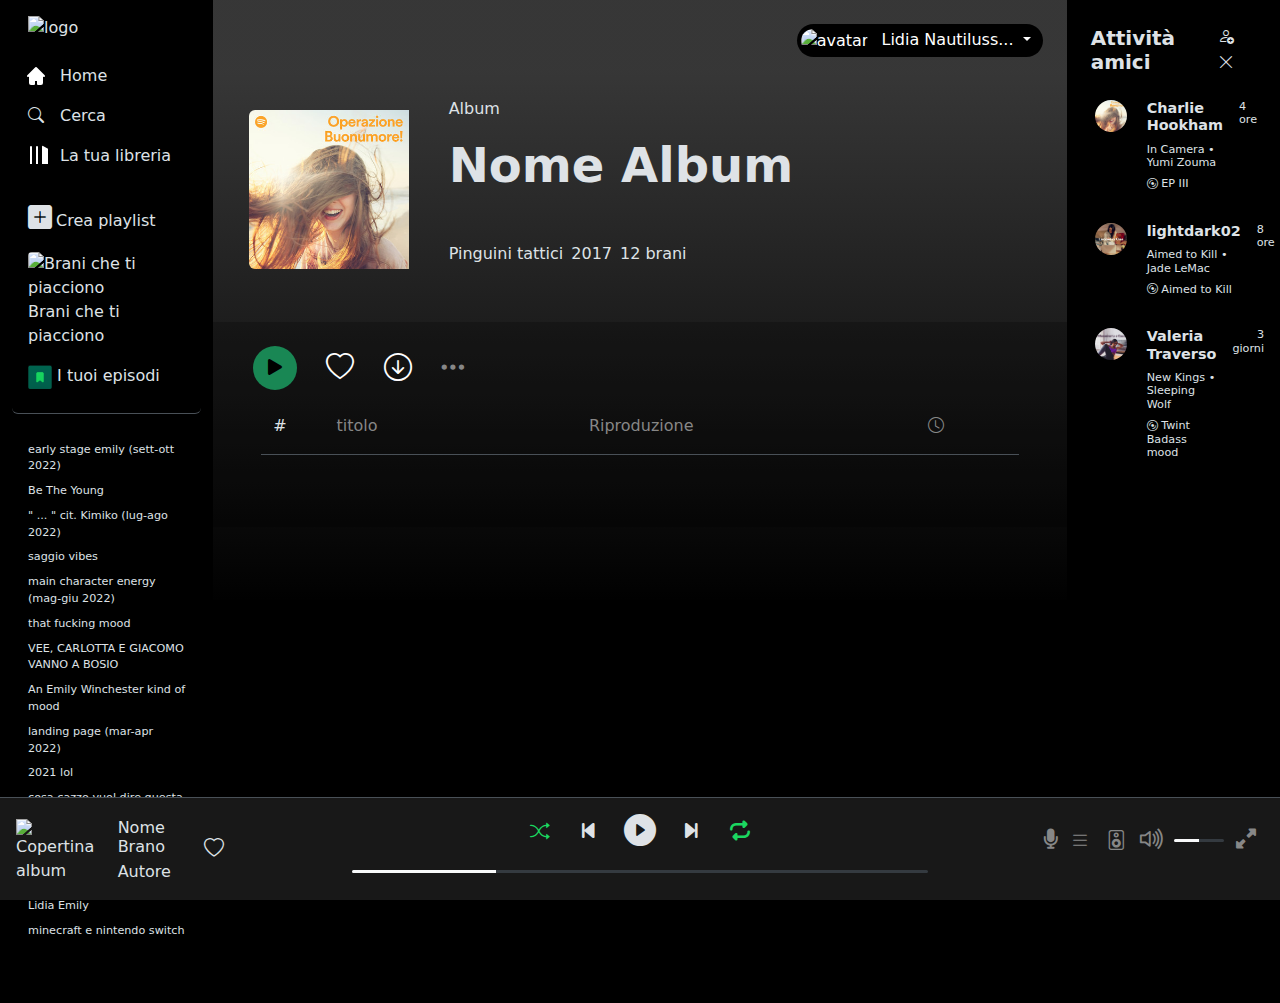
==== AlbumPage.html @ abce9507 "Merge branch 'main' of https://github.com/DavidechiarelliUx/spotify-clone" ====
<!DOCTYPE html>
<html lang="en">
  <head>
    <meta charset="utf-8" />
    <meta name="viewport" content="width=device-width, initial-scale=1" />
    <title>Album-Page</title>
    <link
      href="https://cdn.jsdelivr.net/npm/bootstrap@5.3.3/dist/css/bootstrap.min.css"
      rel="stylesheet"
      integrity="sha384-QWTKZyjpPEjISv5WaRU9OFeRpok6YctnYmDr5pNlyT2bRjXh0JMhjY6hW+ALEwIH"
      crossorigin="anonymous"
    />
    <link rel="stylesheet" href="https://cdn.jsdelivr.net/npm/bootstrap-icons@1.11.3/font/bootstrap-icons.min.css" />
    <link href="https://cdnjs.cloudflare.com/ajax/libs/font-awesome/6.5.1/css/all.min.css" rel="stylesheet" />
    <link rel="stylesheet" href="assets/css/circular-font.css" />
    <link rel="stylesheet" href="assets/css/style-album.css" />
  </head>
  <body data-bs-theme="dark" class="bg-black">
    <main>
      <div class="container-fluid">
        <div class="row">
          <!--Aside Navbar-->
          <aside id="aside" class="col-lg-2 rounded-0 bg-black" style="height: 100vh">
            <div class="sticky-top">
              <div class="sticky-top bg-black mb-4">
                <img
                  height="50"
                  src="https://upload.wikimedia.org/wikipedia/commons/thumb/2/26/Spotify_logo_with_text.svg/2560px-Spotify_logo_with_text.svg.png"
                  alt="logo"
                  class="mt-3 ms-3 w-50 h-50"
                />
                <ul class="list-group my-3">
                  <a href="./index.html">
                    <li
                      class="list-group-item border border-0 rounded-0 bg-black ps-2 ms-1 d-flex align-content-center"
                    >
                      <svg
                        class="dark:text-white me-2"
                        xmlns="http://www.w3.org/2000/svg"
                        width="24"
                        height="24"
                        fill="white"
                      >
                        <path
                          fill-rule="evenodd"
                          d="M11.293 3.293a1 1 0 0 1 1.414 0l6 6 2 2a1 1 0 0 1-1.414 1.414L19 12.414V19a2 2 0 0 1-2 2h-3a1 1 0 0 1-1-1v-3h-2v3a1 1 0 0 1-1 1H7a2 2 0 0 1-2-2v-6.586l-.293.293a1 1 0 0 1-1.414-1.414l2-2 6-6Z"
                          clip-rule="evenodd"
                        />
                      </svg>
                      <span class="ms-1">Home</span>
                    </li></a
                  >
                  <a href="#"
                    ><li
                      class="list-group-item border border-0 rounded-0 bg-black d-flex align-content-center"
                      data-bs-toggle="modal"
                      data-bs-target="#searchModal"
                    >
                      <i class="bi bi-search me-3"></i>Cerca
                    </li></a
                  >
                  <a href=""
                    ><li class="list-group-item border border-0 rounded-0 bg-black d-flex align-content-center">
                      <svg
                        data-encore-id="icon"
                        role="img"
                        aria-hidden="true"
                        class="Svg-sc-ytk21e-0 bneLcE e-9541-icon me-2"
                        width="20"
                        height="20"
                        fill="white"
                      >
                        <path
                          d="M3 22a1 1 0 0 1-1-1V3a1 1 0 0 1 2 0v18a1 1 0 0 1-1 1zM15.5 2.134A1 1 0 0 0 14 3v18a1 1 0 0 0 1 1h6a1 1 0 0 0 1-1V6.464a1 1 0 0 0-.5-.866l-6-3.464zM9 2a1 1 0 0 0-1 1v18a1 1 0 1 0 2 0V3a1 1 0 0 0-1-1z"
                        ></path>
                      </svg>
                      <span class="ms-1"> La tua libreria</span>
                    </li></a
                  >
                </ul>

                <ul class="list-group border-bottom pb-3">
                  <li class="list-group-item border border-0 rounded-0 bg-black">
                    <i class="bi bi-plus-square-fill me-1 fs-4"></i>Crea playlist
                  </li>
                  <li class="list-group-item border border-0 bg-black">
                    <img
                      class="rounded-1"
                      height="24"
                      width="24"
                      src="https://misc.scdn.co/liked-songs/liked-songs-300.jpg"
                      alt="Brani che ti piacciono"
                    />
                    Brani che ti piacciono
                  </li>
                  <li class="list-group-item border border-0 rounded-0 bg-black">
                    <span
                      ><img
                        height="24"
                        width="24"
                        src="./assets/imgs/search/Schermata 2025-01-30 alle 10.28.08 (2).png"
                        alt=""
                    /></span>
                    I tuoi episodi
                  </li>
                </ul>
              </div>
              <!--Contenuto sotto la navbar-->
              <div class="fixed" style="max-height: 500px; overflow-y: auto">
                <ul id="personalList" class="list-group">
                  <li class="list-group-item border border-0 rounded-0 bg-black py-1" style="font-size: 0.7rem">
                    early stage emily (sett-ott 2022)
                  </li>
                  <li class="list-group-item border border-0 rounded-0 bg-black py-1" style="font-size: 0.7rem">
                    Be The Young
                  </li>
                  <li class="list-group-item border border-0 rounded-0 bg-black py-1" style="font-size: 0.7rem">
                    " ... " cit. Kimiko (lug-ago 2022)
                  </li>
                  <li class="list-group-item border border-0 rounded-0 bg-black py-1" style="font-size: 0.7rem">
                    saggio vibes
                  </li>
                  <li class="list-group-item border border-0 rounded-0 bg-black py-1" style="font-size: 0.7rem">
                    main character energy (mag-giu 2022)
                  </li>
                  <li class="list-group-item border border-0 rounded-0 bg-black py-1" style="font-size: 0.7rem">
                    that fucking mood
                  </li>
                  <li class="list-group-item border border-0 rounded-0 bg-black py-1" style="font-size: 0.7rem">
                    VEE, CARLOTTA E GIACOMO VANNO A BOSIO
                  </li>
                  <li class="list-group-item border border-0 rounded-0 bg-black py-1" style="font-size: 0.7rem">
                    An Emily Winchester kind of mood
                  </li>
                  <li class="list-group-item border border-0 rounded-0 bg-black py-1" style="font-size: 0.7rem">
                    landing page (mar-apr 2022)
                  </li>
                  <li class="list-group-item border border-0 rounded-0 bg-black py-1" style="font-size: 0.7rem">
                    2021 lol
                  </li>
                  <li class="list-group-item border border-0 rounded-0 bg-black py-1" style="font-size: 0.7rem">
                    cosa cazzo vuol dire questa affermazione (gen-fe ...
                  </li>
                  <li class="list-group-item border border-0 rounded-0 bg-black py-1" style="font-size: 0.7rem">
                    honey and glass (nov-dic 2021)
                  </li>
                  <li class="list-group-item border border-0 rounded-0 bg-black py-1" style="font-size: 0.7rem">
                    (Revenge) Training Arc
                  </li>
                  <li class="list-group-item border border-0 rounded-0 bg-black py-1" style="font-size: 0.7rem">
                    Lidia Emily
                  </li>
                  <li class="list-group-item border border-0 rounded-0 bg-black py-1" style="font-size: 0.7rem">
                    minecraft e nintendo switch (sep-oct 2021)
                  </li>
                  <li class="list-group-item border border-0 rounded-0 bg-black py-1" style="font-size: 0.7rem">
                    silvano d'orba? I hardly know her (lug - ago 2021)
                  </li>
                  <li class="list-group-item border border-0 rounded-0 bg-black py-1" style="font-size: 0.7rem">
                    Culo 2021
                  </li>
                  <li class="list-group-item border border-0 rounded-0 bg-black py-1" style="font-size: 0.7rem">
                    Frah Quintale Mix
                  </li>
                  <li class="list-group-item border border-0 rounded-0 bg-black py-1" style="font-size: 0.7rem">
                    Francesco Guccini Mix
                  </li>
                  <li class="list-group-item border border-0 rounded-0 bg-black py-1" style="font-size: 0.7rem">
                    early stage emily syndrome (sett-ott 2022)
                  </li>
                  <li class="list-group-item border border-0 rounded-0 bg-black py-1" style="font-size: 0.7rem">
                    Be The Young
                  </li>
                  <li class="list-group-item border border-0 rounded-0 bg-black py-1" style="font-size: 0.7rem">
                    " ... " cit. Kimiko (lug-ago 2022)
                  </li>
                  <li class="list-group-item border border-0 rounded-0 bg-black py-1" style="font-size: 0.7rem">
                    saggio vibes
                  </li>
                  <li class="list-group-item border border-0 rounded-0 bg-black py-1" style="font-size: 0.7rem">
                    main character energy (mag-giu 2022)
                  </li>
                  <li class="list-group-item border border-0 rounded-0 bg-black py-1" style="font-size: 0.7rem">
                    that fucking mood
                  </li>
                </ul>
              </div>
            </div>
          </aside>
          <!-- contenuto principale-->
          <div
            class="col px-0"
            style="
              max-height: 600px;
              overflow-y: auto;
              background: linear-gradient(0deg, rgba(1, 1, 1, 1) 0%, rgba(63, 63, 63, 0.867) 88%);
            "
            id="albumCover"
          >
            <div id="barra-superiore-md" class="container my-3">
              <i class="bi bi-arrow-left fs-1"></i>
            </div>
            <div id="barra-superiore-lg" class="container px-4">
              <div class="d-flex justify-content-end my-4">
                <!--<div class="align-content-center">
                <a href="#" style="text-decoration: none">
                  <button class="border border-0 bg-black rounded-5">
                    <i class="bi bi-chevron-left bg-black"></i>
                  </button>
                </a>
                <a href="#" style="text-decoration: none">
                  <button class="border border-0 bg-black rounded-5">
                    <i class="bi bi-chevron-right"></i>
                  </button>
                </a>
              </div>-->
                <div class="dropdown">
                  <button
                    class="btn btn-secondary bg-black border-0 ps-1 py-1 dropdown-toggle rounded-pill"
                    type="button"
                    data-bs-toggle="dropdown"
                    aria-expanded="false"
                  >
                    <img
                      src="https://image.civitai.com/xG1nkqKTMzGDvpLrqFT7WA/02b4d76c-e4da-4cbc-872c-1bf9ac49bafd/anim=false,width=450/ComfyUI_00289_.jpeg"
                      style="height: 40px"
                      class="rounded-5 me-2"
                      alt="avatar"
                    />
                    Lidia Nautiluss...
                  </button>
                  <ul class="dropdown-menu dropdown-menu-end">
                    <li><a class="dropdown-item" href="#">Profilo</a></li>
                    <li><a class="dropdown-item" href="#">Preferenze</a></li>
                    <li><a class="dropdown-item" id="openAside" href="#">Attività Amici</a></li>
                    <li><a class="dropdown-item" href="#">Esci</a></li>
                  </ul>
                </div>
              </div>
            </div>
            <!--Card album-->
            <div id="card-album-md" class="container">
              <div class="text-center">
                <img
                  src="./assets/imgs/main/image-10.jpg"
                  class="img-fluid"
                  style="object-fit: cover; width: 200px; border-radius: 50%;"
                  alt="img-album"
                  id="imageCoverAlbum2"
                />
              </div>
              <div class="d-flex flex-row my-3">
                <div class="mt-3">
                  <h1 class="card-title fw-semibold" id="nameAlbum2">name</h1>
                  <div class="d-flex flex-inline align-items-center">
                    <div style="width: 2rem">
                      <img
                        src="assets/imgs/main/image-14.jpg"
                        class="img-fluid rounded-circle"
                        style="object-fit: cover"
                        alt="foto"
                        id="imageCoverAlbum2"
                      />
                    </div>
                    <p class="mt-3 ms-3" id="nameArtist2">Nome artista</p>
                  </div>
                  <div class="d-flex flex-inline text-secondary">
                    <p>Album •</p>
                    <p class="ms-2">2017</p>
                  </div>
                </div>
              </div>
            </div>
            <div id="card-album-lg" class="container">
              <div class="card mt-2 mb-4 border-0" style="background: none">
                <div class="row g-0">
                  <div class="col-3 p-4 align-content-center">
                    <img
                      src="./assets/imgs/main/image-10.jpg"
                      class="img-fluid rounded-start"
                      style="object-fit: cover; width: 550px"
                      alt="img-album"
                      id="imageCoverAlbum"
                    />
                  </div>
                  <div class="col-9 align-content-center">
                    <div class="card-body">
                      <p>Album</p>
                      <h1 class="card-title display-5 fw-bold" id="nameAlbum">Nome Album</h1>
                      <div class="d-flex flex-inline mt-5">
                        <p class="me-2" id="nameArtist">Pinguini tattici</p>
                        <p class="me-2" id="rankAlbum">2017</p>
                        <p class="me-2">12 brani</p>
                        <!-- <p class="me-2">minuti</p> -->
                      </div>
                    </div>
                  </div>
                </div>
              </div>
            </div>
            <!--Container Brani-->
            <div id="container-brani-md" class="container">
              <div class="d-flex align-items-center justify-content-between">
                <div class="d-flex align-items-center">
                  <button class="border-0 rounded-circle fs-2 pe-2 ps-0 bg-transparent">
                    <i class="bi bi-heart"></i>
                  </button>
                  <button
                    type="button"
                    class="text-secondary border-0 rounded-circle fs-3 px-2 bg-transparent px-2 mx-2"
                  >
                    <i class="bi bi-arrow-down-circle"></i>
                  </button>
                  <button type="button" class="border-0 bg-transparent text-light">
                    <i class="bi bi-three-dots-vertical fs-2 text-secondary"></i>
                  </button>
                </div>
                <div class="d-flex align-items-center">
                  <i class="bi bi-shuffle mx-3 fs-2 text-secondary"></i>
                  <button class="btn btn-0 pe-0">
                    <i class="bi-play-circle-fill display-4" style="color: #1bd760"></i>
                  </button>
                </div>
              </div>

              <div class="mt-4 row" id="track-list">
                <!-- <div class="col-1">
                    <p>1</p>
                </div>
                <div class="col-1">
                  <h5>titolo</h5>
                  <p class="text-secondary">Artista</p>
                </div> 
                <div class="col-3 offset-4">
                    <p class="text-secondary">48384</p>
                </div>
                 <div class="col-3 d-flex justify-content-end">
                    <p class="text-secondary">minuti</p>
                </div> -->
              </div>
            </div>
            <div id="container-brani-lg" class="container p-4" style="background-color: rgba(0, 0, 0, 0.226)">
              <div class="ms-3">
                <button class="border-0 rounded-circle text-black bg-success fs-3 px-2">
                  <i class="bi bi-play-fill"></i>
                </button>
                <button class="border-0 rounded-circle fs-3 px-2 bg-transparent ps-2 ms-3">
                  <i class="bi bi-heart"></i>
                </button>
                <button type="button" class="border-0 rounded-circle fs-3 px-2 bg-transparent px-2 mx-2">
                  <i class="bi bi-arrow-down-circle"></i>
                </button>
                <button type="button" class="border-0 bg-transparent text-light">
                  <i class="bi bi-three-dots fs-3 text-secondary"></i>
                </button>
              </div>
              <div class="m-4 row border-bottom">
                <div class="col-1 d-flex flex-inline">
                  <p>#</p>
                </div>

                <div class="col-1">
                  <p class="text-secondary">titolo</p>
                </div>
                <div class="col-3 offset-3">
                  <p class="text-secondary">Riproduzione</p>
                </div>
                <div class="col-3 d-flex justify-content-end">
                  <p class="text-secondary"><i class="bi bi-clock"></i></p>
                </div>
              </div>
              <div class="m-4 row" id="trackList">
                <!-- <div class="col-1">
                    <p>1</p>
                </div>
                <div class="col-1">
                  <h5>titolo</h5>
                  <p class="text-secondary">Artista</p>
                </div> 
                <div class="col-3 offset-4">
                    <p class="text-secondary">48384</p>
                </div>
                 <div class="col-3 d-flex justify-content-end">
                    <p class="text-secondary">minuti</p>
                </div> -->
              </div>
            </div>
          </div>
          <!--Attività Amici-->
          <aside id="aside2" class="col-lg-2 bg-black mt-4 px-4">
            <div class="d-flex justify-content-between align-content-center mb-4">
              <div class="align-content-center"><h5 class="fw-bold mb-0">Attività amici</h5></div>
              <div>
                <button class="btn btn-0 p-0 px-1"><i class="bi bi-person-add"></i></button>
                <button id="close-btn" class="btn btn-0 p-0 ps-1 pe-0"><i class="bi bi-x-lg"></i></button>
              </div>
            </div>
            <div>
              <div class="d-flex flex-row mb-4">
                <div class="mx-1">
                  <div style="width: 2rem">
                    <img
                      src="assets/imgs/main/image-10.jpg"
                      class="img-fluid rounded-circle"
                      style="object-fit: cover"
                      alt="foto"
                    />
                  </div>
                </div>
                <div class="mx-3">
                  <h6 style="font-size: 0.9rem" class="fw-bold mb-2">Charlie Hookham</h6>
                  <h6 style="font-size: 0.7rem" class="mb-2">In Camera • Yumi Zouma</h6>
                  <h6 style="font-size: 0.7rem" class="mb-2"><i class="bi bi-disc"></i> EP III</h6>
                </div>
                <div class="mx-1 ms-auto"><h6 style="font-size: 0.7rem">4 ore</h6></div>
              </div>
              <div class="d-flex flex-row mb-4">
                <div class="mx-1">
                  <div style="width: 2rem">
                    <img
                      src="assets/imgs/main/image-16.jpg"
                      class="img-fluid rounded-circle"
                      style="object-fit: cover"
                      alt="foto"
                    />
                  </div>
                </div>
                <div class="mx-3">
                  <h6 style="font-size: 0.9rem" class="fw-bold mb-2">lightdark02</h6>
                  <h6 style="font-size: 0.7rem" class="mb-2">Aimed to Kill • Jade LeMac</h6>
                  <h6 style="font-size: 0.7rem" class="mb-2"><i class="bi bi-disc"></i> Aimed to Kill</h6>
                </div>
                <div class="mx-1 ms-auto"><h6 style="font-size: 0.7rem">8 ore</h6></div>
              </div>
              <div class="d-flex flex-row mb-4">
                <div class="mx-1">
                  <div style="width: 2rem">
                    <img
                      src="assets/imgs/main/image-14.jpg"
                      class="img-fluid rounded-circle"
                      style="object-fit: cover"
                      alt="foto"
                    />
                  </div>
                </div>
                <div class="mx-3">
                  <h6 style="font-size: 0.9rem" class="fw-bold mb-2">Valeria Traverso</h6>
                  <h6 style="font-size: 0.7rem" class="mb-2">New Kings • Sleeping Wolf</h6>
                  <h6 style="font-size: 0.7rem" class="mb-2"><i class="bi bi-disc"></i> Twint Badass mood</h6>
                </div>
                <div class="mx-1 text-end ms-auto"><h6 style="font-size: 0.7rem">3 giorni</h6></div>
              </div>
            </div>
          </aside>
        </div>
      </div>
    </main>

    <!--Media Player-->
    <footer id="barra-play-md" class="sticky-bottom">
      <div>
        <div class="container bg-dark rounded-2 p-4 d-flex justify-content-between align-items-center">
          <h5 class="m-0">Titolo canzone</h5>
          <div class="d-flex align-items-center">
            <i class="mx-2 bi bi-music-player fs-1 text-secondary"></i>
            <i class="mx-2 bi bi-heart fs-1"></i>
            <i class="mx-1 bi-play-fill display-3"></i>
          </div>
        </div>
        <div class="py-3 d-flex justify-content-evenly px-5" style="background-color: rgba(0, 0, 0, 0.705)">
          <div class="d-flex flex-column align-items-center w-25">
            <svg
              viewBox="3 3 18 18"
              class="dark:text-white my-2"
              xmlns="http://www.w3.org/2000/svg"
              width="25"
              height="25"
              fill="white"
            >
              <path
                fill-rule="evenodd"
                d="M11.293 3.293a1 1 0 0 1 1.414 0l6 6 2 2a1 1 0 0 1-1.414 1.414L19 12.414V19a2 2 0 0 1-2 2h-3a1 1 0 0 1-1-1v-3h-2v3a1 1 0 0 1-1 1H7a2 2 0 0 1-2-2v-6.586l-.293.293a1 1 0 0 1-1.414-1.414l2-2 6-6Z"
                clip-rule="evenodd"
              />
            </svg>
            <p style="font-size: 0.8rem" class="m-0">Home</p>
          </div>
          <div class="d-flex flex-column align-items-center w-25" data-bs-toggle="modal" data-bs-target="#searchModal">
            <i class="bi bi-search fs-2"></i>
            <p style="font-size: 0.8rem" class="m-0">Cerca</p>
          </div>
          <div class="d-flex flex-column align-items-center w-25">
            <svg
              viewBox="2 2 20 20"
              data-encore-id="icon"
              role="img"
              aria-hidden="true"
              class="Svg-sc-ytk21e-0 bneLcE e-9541-icon my-2"
              width="24"
              height="24"
              fill="white"
            >
              <path
                d="M3 22a1 1 0 0 1-1-1V3a1 1 0 0 1 2 0v18a1 1 0 0 1-1 1zM15.5 2.134A1 1 0 0 0 14 3v18a1 1 0 0 0 1 1h6a1 1 0 0 0 1-1V6.464a1 1 0 0 0-.5-.866l-6-3.464zM9 2a1 1 0 0 0-1 1v18a1 1 0 1 0 2 0V3a1 1 0 0 0-1-1z"
              ></path>
            </svg>
            <p style="font-size: 0.8rem" class="m-0">La tua libreria</p>
          </div>
        </div>
      </div>
    </footer>
    <footer id="barra-play-lg" class="sticky-bottom">
      <div
        class="d-flex justify-content-between align-items-center border-top pb-3 px-3"
        style="background-color: #181818"
      >
        <!-- Album -->
        <div class="col-2 d-flex align-items-center pt-3">
          <img
            src="https://image.civitai.com/xG1nkqKTMzGDvpLrqFT7WA/02b4d76c-e4da-4cbc-872c-1bf9ac49bafd/anim=false,width=450/ComfyUI_00289_.jpeg"
            alt="Copertina album"
            height="60"
          />
          <div class="ms-2">
            <h5 class="my-1 fs-6">Nome Brano</h5>
            <p class="my-1 mb-0 fs-7">Autore</p>
          </div>
          <i class="bi bi-heart ms-4 fs-5"></i>
        </div>

        <!-- Comandi riproduzione -->
        <div class="col-6 px-4">
          <div class="d-flex align-items-center justify-content-center">
            <i class="bi bi-shuffle mx-3 fs-5" style="color: #1bd760"></i>
            <i class="fa-solid fa-backward-step mx-3 fs-5"></i>
            <button class="btn btn-0" id="pauseButton">
              <i class="bi-play-circle-fill fs-2" id="playIcon"></i>
              <i class="bi-pause-circle-fill fs-2" id="pauseIcon" style="display: none;"></i>
            </button>
            <i class="fa-solid fa-forward-step mx-3 fs-5" id="playIcon"></i>
            <i class="fa-solid fa-repeat mx-3 fs-5" style="color: #1bd760"></i>
          </div>
          <div class="progress my-2" style="height: 3px">
            <div
              class="progress-bar bg-light"
              role="progressbar"
              style="width: 25%"
              aria-valuenow="25"
              aria-valuemin="0"
              aria-valuemax="100"
            ></div>
          </div>
        </div>

        <!-- Comandi volume -->
        <div class="col-2 d-flex align-items-center justify-content-end text-white">
          <a href="#"><i class="fa-solid fa-microphone mx-1 fs-5 text-secondary"></i></a>
          <a href="#"><i class="bi bi-list mx-2 fs-5 text-secondary"></i></a>
          <a href="#"><i class="bi bi-speaker mx-2 fs-5 text-secondary"></i></a>
          <div class="d-flex align-items-center mx-1">
            <a href="#"><i class="bi bi-volume-up me-2 fs-3 text-secondary"></i></a>
            <div class="progress" style="width: 50px; height: 3px">
              <div
                class="progress-bar bg-light"
                role="progressbar"
                style="width: 50%"
                aria-valuenow="50"
                aria-valuemin="0"
                aria-valuemax="100"
              ></div>
            </div>
          </div>
          <a href="#"><i class="fa-solid fa-up-right-and-down-left-from-center mx-2 fs-5 text-secondary"></i></a>
        </div>
      </div>
    </footer>
    <!--Inizio modal-cerca-->
    <div id="searchModal" class="modal fade">
      <div class="modal-dialog">
        <div class="modal-content">
          <div id="bodyModale" class="modal-body bg-black border-0 rounded-2 p-4">
            <h3 class="fw-bold mt-3 mb-4">Cerca</h3>
            <div class="input-group">
              <span class="input-group-text border border-0" style="background-color: #121212">
                <i class="bi bi-search" id="buttonSearch"></i>
              </span>
              <input
                id="inputSearch"
                class="border border-0 rounded-end fw-bold py-2"
                style="width: 90%"
                type="search"
                placeholder="Cosa vuoi ascoltare?"
              />
            </div>
            <h5 class="text-center mt-4 mb-3">Sfoglia tutto</h5>
            <div id="cardContainerModale" class="row row-cols-2 g-3">
              <div class="col">
                <div
                  class="rounded-2 position-relative overflow-hidden"
                  style="background-color: #e13300; height: 100px"
                >
                  <p class="px-3 py-2 fw-bold">Podcast</p>
                  <img
                    class="position-absolute bottom-0 end-0 rounded-2"
                    style="width: 80px; transform: rotate(35deg)"
                    src="./assets/imgs/search/image-2.jpg"
                  />
                </div>
              </div>
              <div class="col">
                <div
                  class="rounded-2 position-relative overflow-hidden"
                  style="background-color: #1e3264; height: 100px"
                >
                  <p class="px-3 py-2 fw-bold">Create per te</p>
                  <img
                    class="position-absolute bottom-0 end-0 rounded-2"
                    style="width: 80px; transform: rotate(35deg)"
                    src="./assets/imgs/search/image-42.png"
                  />
                </div>
              </div>
              <div class="col">
                <div
                  class="rounded-2 position-relative overflow-hidden"
                  style="background-color: #e8135c; height: 100px"
                >
                  <p class="px-3 py-2 fw-bold">Nuove Uscite</p>
                  <img
                    class="position-absolute bottom-0 end-0 rounded-2"
                    style="width: 80px; transform: rotate(35deg)"
                    src="./assets/imgs/search/image-26.jpg"
                  />
                </div>
              </div>
              <div class="col">
                <div
                  class="rounded-2 position-relative overflow-hidden"
                  style="background-color: #138a09; height: 100px"
                >
                  <p class="px-3 py-2 fw-bold">Pop</p>
                  <img
                    class="position-absolute bottom-0 end-0 rounded-2"
                    style="width: 80px; transform: rotate(35deg)"
                    src="./assets/imgs/search/image-47.jpg"
                  />
                </div>
              </div>
              <div class="col">
                <div
                  class="rounded-2 position-relative overflow-hidden"
                  style="background-color: #bb5801; height: 100px"
                >
                  <p class="px-3 py-2 fw-bold">Hip Hop</p>
                  <img
                    class="position-absolute bottom-0 end-0 rounded-2"
                    style="width: 80px; transform: rotate(35deg)"
                    src="./assets/imgs/search/image-49.jpg"
                  />
                </div>
              </div>
              <div class="col">
                <div
                  class="rounded-2 position-relative overflow-hidden"
                  style="background-color: #d74100; height: 100px"
                >
                  <p class="px-3 py-2 fw-bold">Dance/Elettronica</p>
                  <img
                    class="position-absolute bottom-0 end-0 rounded-2"
                    style="width: 80px; transform: rotate(35deg)"
                    src="./assets/imgs/search/image-4.jpg"
                  />
                </div>
              </div>
              <div class="col">
                <div
                  class="rounded-2 position-relative overflow-hidden"
                  style="background-color: #e1108b; height: 100px"
                >
                  <p class="px-3 py-2 fw-bold">Latina</p>
                  <img
                    class="position-absolute bottom-0 end-0 rounded-2"
                    style="width: 80px; transform: rotate(35deg)"
                    src="./assets/imgs/search/image-5.jpg"
                  />
                </div>
              </div>
              <div class="col">
                <div
                  class="rounded-2 position-relative overflow-hidden"
                  style="background-color: #8c68ac; height: 100px"
                >
                  <p class="px-3 py-2 fw-bold">Classifiche</p>
                  <img
                    class="position-absolute bottom-0 end-0 rounded-2"
                    style="width: 80px; transform: rotate(35deg)"
                    src="./assets/imgs/search/image-14.jpg"
                  />
                </div>
              </div>
            </div>
          </div>
        </div>
      </div>
    </div>
    <!--Fine modal-cerca-->
    <script
      src="https://cdn.jsdelivr.net/npm/bootstrap@5.3.3/dist/js/bootstrap.bundle.min.js"
      integrity="sha384-YvpcrYf0tY3lHB60NNkmXc5s9fDVZLESaAA55NDzOxhy9GkcIdslK1eN7N6jIeHz"
      crossorigin="anonymous"
    ></script>
    <script src="./Script/AlbumPageScript.js"></script>
  </body>
</html>
---- assets/css/circular-font.css ----
@font-face {
  font-family: "Circular";
  src: url(../fonts/CircularStd-Light.otf);
  font-weight: 300;
  font-style: normal;
}
@font-face {
  font-family: "Circular";
  src: url(../fonts/CircularStd-LightItalic.otf);
  font-weight: 300;
  font-style: italic;
}
@font-face {
  font-family: "Circular";
  src: url(../fonts/CircularStd-Book.otf);
  font-weight: 400;
  font-style: normal;
}
@font-face {
  font-family: "Circular";
  src: url(../fonts/CircularStd-BookItalic.otf);
  font-weight: 400;
  font-style: italic;
}
@font-face {
  font-family: "Circular";
  src: url(../fonts/CircularStd-Medium.otf);
  font-weight: 500;
  font-style: normal;
}
@font-face {
  font-family: "Circular";
  src: url(../fonts/CircularStd-MediumItalic.otf);
  font-weight: 500;
  font-style: italic;
}
@font-face {
  font-family: "Circular";
  src: url(../fonts/CircularStd-MediumItalic.otf);
  font-weight: 500;
  font-style: italic;
}
@font-face {
  font-family: "Circular";
  src: url(../fonts/CircularStd-Bold.otf);
  font-weight: 700;
  font-style: normal;
}
@font-face {
  font-family: "Circular";
  src: url(../fonts/CircularStd-BoldItalic.otf);
  font-weight: 700;
  font-style: italic;
}
@font-face {
  font-family: "Circular";
  src: url(../fonts/CircularStd-Black.otf);
  font-weight: 900;
  font-style: normal;
}
@font-face {
  font-family: "Circular";
  src: url(../fonts/CircularStd-BlackItalic.otf);
  font-weight: 900;
  font-style: italic;
}
---- assets/css/style-album.css ----
*,
*::before,
*::after {
  box-sizing: border-box;
}

a {
  text-decoration: none;
}

.text-secondary {
  color: rgb(135, 135, 135) !important;
}

#albumCover {
  background: radial-gradient(linear, #6706f1, #154083, #f461a3, #48508c, #28030a);
}

/**CSS modal**/
#inputModale:focus {
  outline: none;
  border: none;
}
#bodyModale {
  border: none !important; /**non funge-serve sass**/
}

@media screen and (max-width: 1300px) {
  #titBuonasera {
    font-size: 0.8rem;
  }
}

@media screen and (max-width: 768px) {
  aside,
  #card-album-lg,
  #container-brani-lg,
  #barra-play-lg,
  #barra-superiore-lg {
    display: none;
  }
}

@media screen and (min-width: 769px) {
  #card-album-md,
  #container-brani-md,
  #barra-play-md,
  #barra-superiore-md {
    display: none;
  }
}
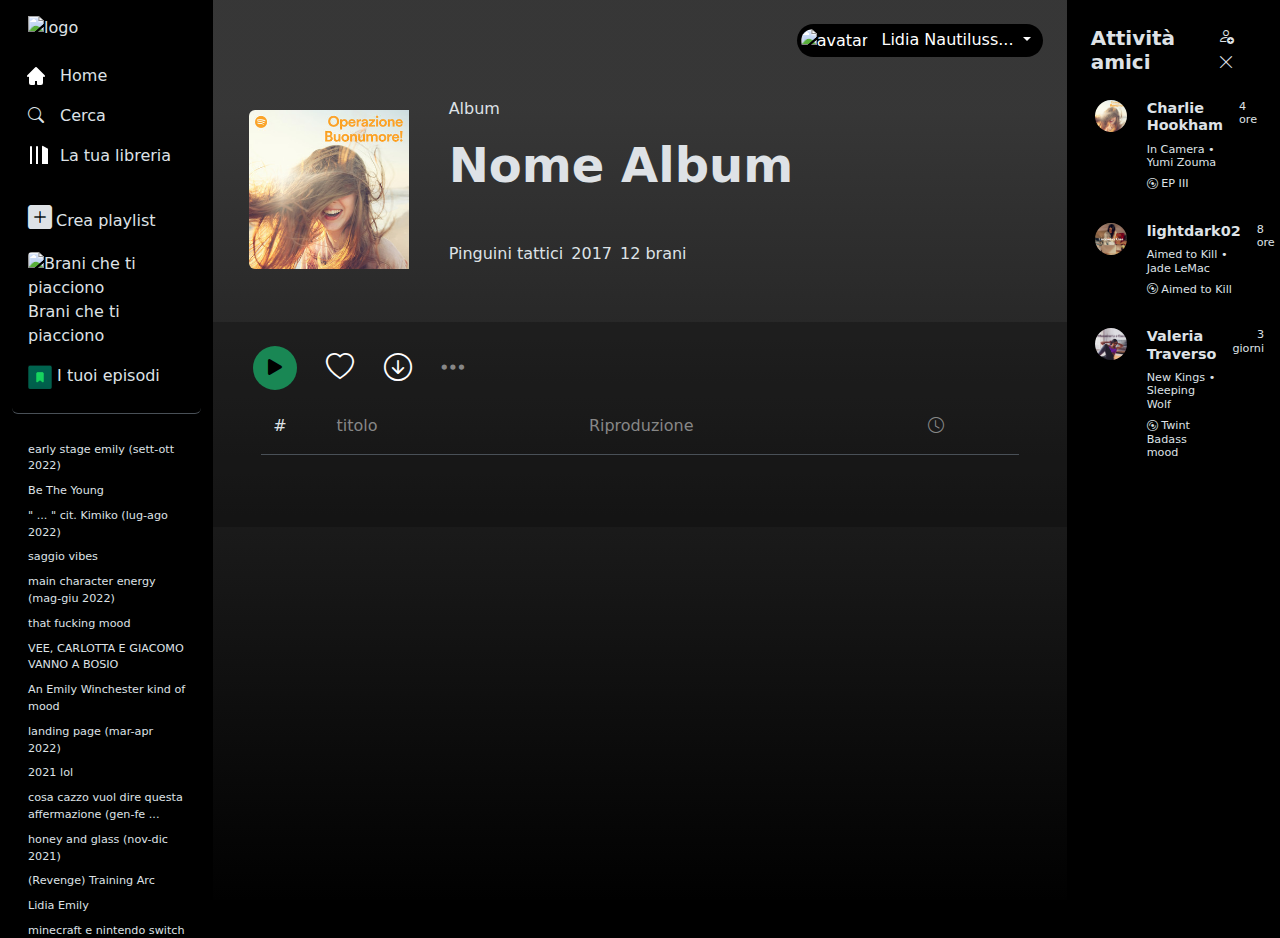
==== commit 078c7f7d: "fix media player and fix height" ====
--- a/AlbumPage.html
+++ b/AlbumPage.html
@@ -191,7 +191,7 @@
           <div
             class="col px-0"
             style="
-              max-height: 600px;
+              max-height: 1200px;
               overflow-y: auto;
               background: linear-gradient(0deg, rgba(1, 1, 1, 1) 0%, rgba(63, 63, 63, 0.867) 88%);
             "
@@ -509,24 +509,25 @@
         </div>
       </div>
     </footer>
-    <footer id="barra-play-lg" class="sticky-bottom">
+    <footer id="barra-play-lg" class="sticky-bottom d-none">
       <div
         class="d-flex justify-content-between align-items-center border-top pb-3 px-3"
         style="background-color: #181818"
       >
         <!-- Album -->
-        <div class="col-2 d-flex align-items-center pt-3">
-          <img
+        <div class="col-2 d-flex align-items-center pt-3" id="currentTrackContainer" style="display: none;">
+          <img id="currentTrackImage"
             src="https://image.civitai.com/xG1nkqKTMzGDvpLrqFT7WA/02b4d76c-e4da-4cbc-872c-1bf9ac49bafd/anim=false,width=450/ComfyUI_00289_.jpeg"
             alt="Copertina album"
             height="60"
           />
           <div class="ms-2">
-            <h5 class="my-1 fs-6">Nome Brano</h5>
-            <p class="my-1 mb-0 fs-7">Autore</p>
+            <h5 class="my-1 fs-6" id="currentTrackName">Nome Brano</h5>
+            <p class="my-1 mb-0 fs-7" id="currentTrackArtist">Autore</p>
           </div>
           <i class="bi bi-heart ms-4 fs-5"></i>
         </div>
+
 
         <!-- Comandi riproduzione -->
         <div class="col-6 px-4">
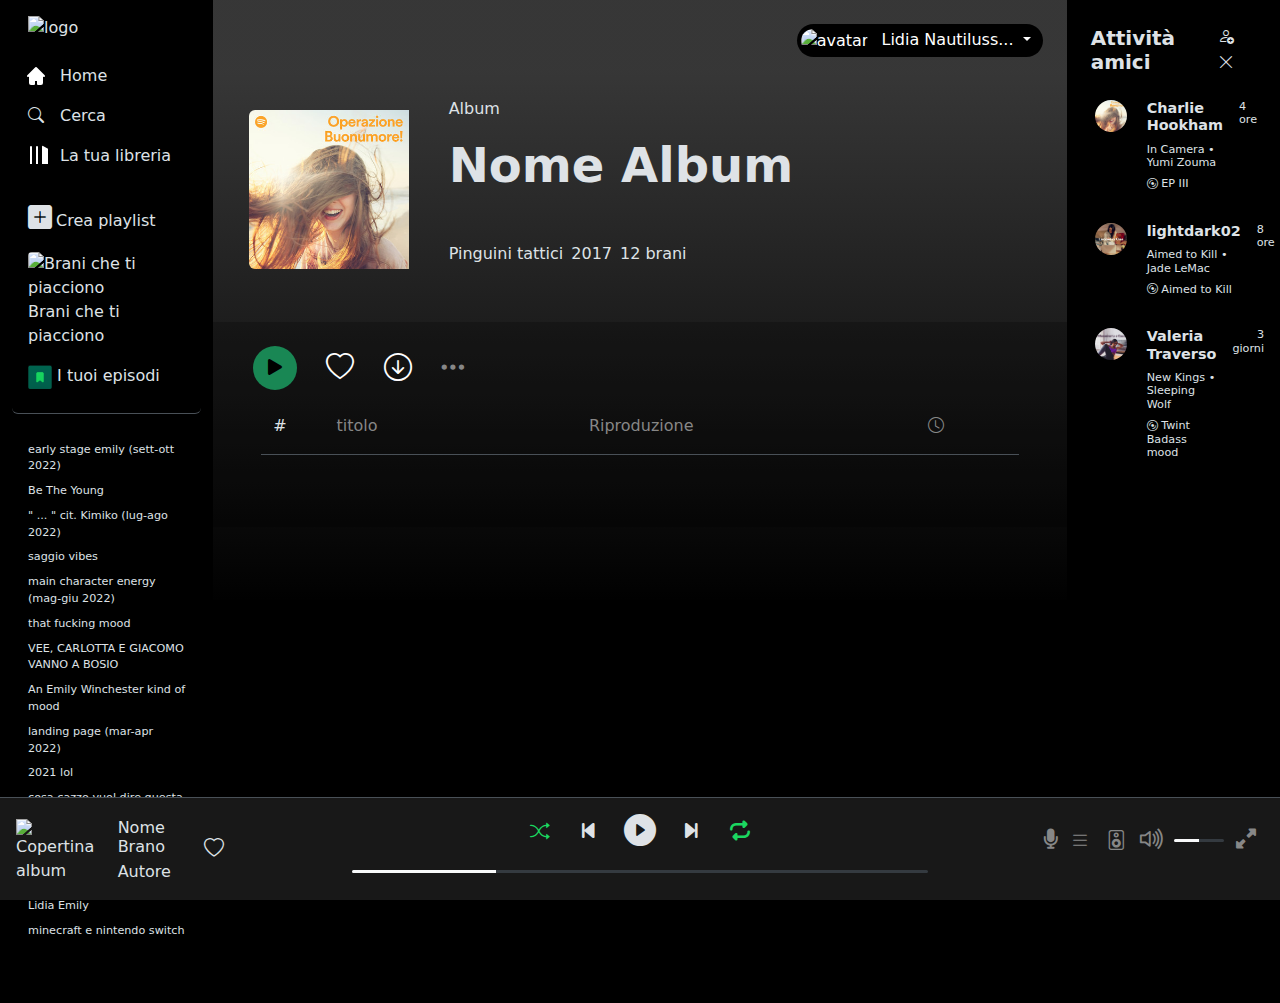
==== commit 6d8d6da3: "13:45" ====
--- a/AlbumPage.html
+++ b/AlbumPage.html
@@ -191,7 +191,7 @@
           <div
             class="col px-0"
             style="
-              max-height: 1200px;
+              max-height: 600px;
               overflow-y: auto;
               background: linear-gradient(0deg, rgba(1, 1, 1, 1) 0%, rgba(63, 63, 63, 0.867) 88%);
             "
@@ -244,7 +244,7 @@
                 <img
                   src="./assets/imgs/main/image-10.jpg"
                   class="img-fluid"
-                  style="object-fit: cover; width: 200px; border-radius: 50%;"
+                  style="object-fit: cover; width: 200px"
                   alt="img-album"
                   id="imageCoverAlbum2"
                 />
@@ -509,25 +509,24 @@
         </div>
       </div>
     </footer>
-    <footer id="barra-play-lg" class="sticky-bottom d-none">
+    <footer id="barra-play-lg" class="sticky-bottom">
       <div
         class="d-flex justify-content-between align-items-center border-top pb-3 px-3"
         style="background-color: #181818"
       >
         <!-- Album -->
-        <div class="col-2 d-flex align-items-center pt-3" id="currentTrackContainer" style="display: none;">
-          <img id="currentTrackImage"
+        <div class="col-2 d-flex align-items-center pt-3">
+          <img
             src="https://image.civitai.com/xG1nkqKTMzGDvpLrqFT7WA/02b4d76c-e4da-4cbc-872c-1bf9ac49bafd/anim=false,width=450/ComfyUI_00289_.jpeg"
             alt="Copertina album"
             height="60"
           />
           <div class="ms-2">
-            <h5 class="my-1 fs-6" id="currentTrackName">Nome Brano</h5>
-            <p class="my-1 mb-0 fs-7" id="currentTrackArtist">Autore</p>
+            <h5 class="my-1 fs-6">Nome Brano</h5>
+            <p class="my-1 mb-0 fs-7">Autore</p>
           </div>
           <i class="bi bi-heart ms-4 fs-5"></i>
         </div>
-
 
         <!-- Comandi riproduzione -->
         <div class="col-6 px-4">
@@ -536,7 +535,7 @@
             <i class="fa-solid fa-backward-step mx-3 fs-5"></i>
             <button class="btn btn-0" id="pauseButton">
               <i class="bi-play-circle-fill fs-2" id="playIcon"></i>
-              <i class="bi-pause-circle-fill fs-2" id="pauseIcon" style="display: none;"></i>
+              <i class="bi-pause-circle-fill fs-2" id="pauseIcon" style="display: none"></i>
             </button>
             <i class="fa-solid fa-forward-step mx-3 fs-5" id="playIcon"></i>
             <i class="fa-solid fa-repeat mx-3 fs-5" style="color: #1bd760"></i>
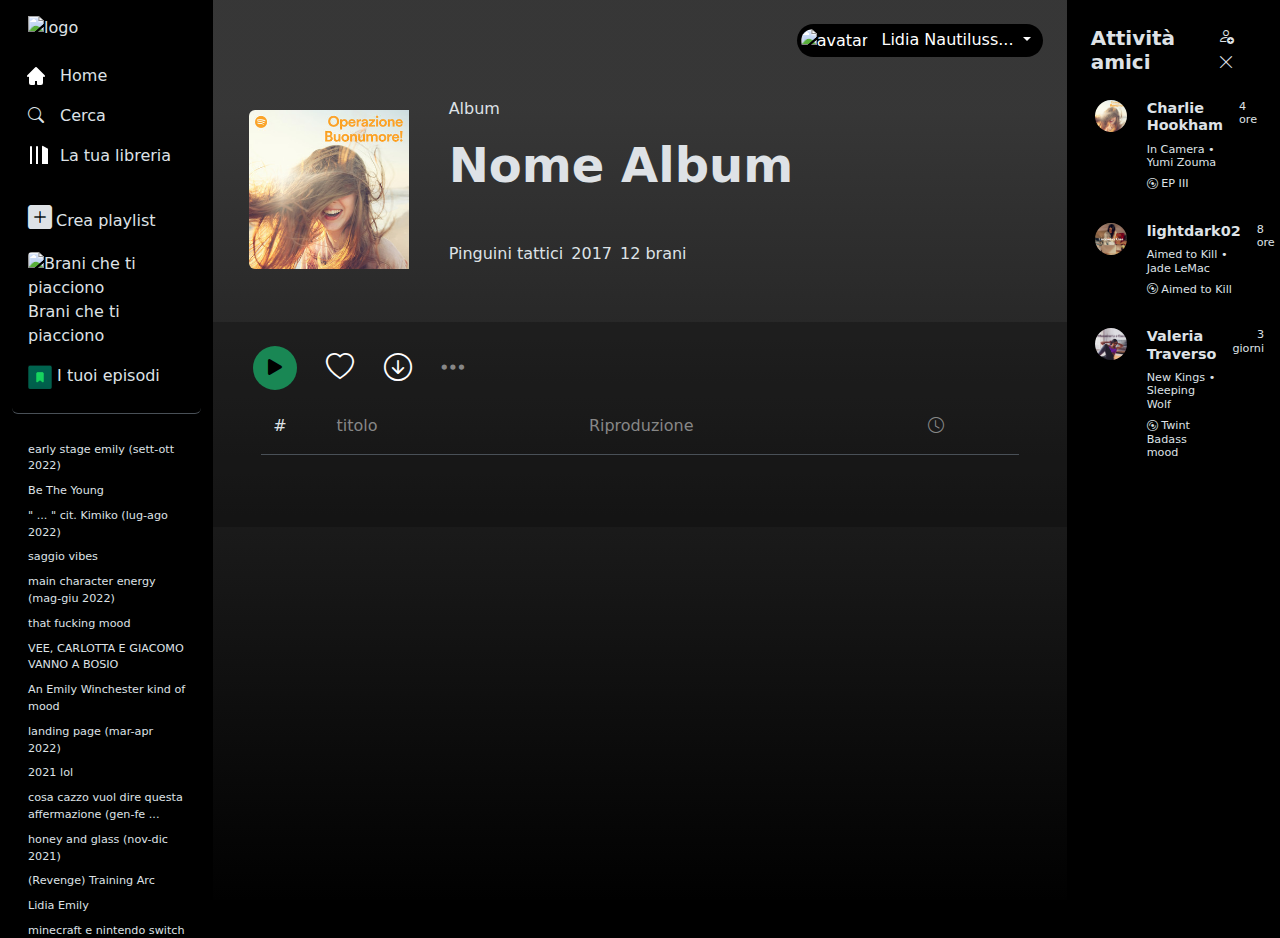
==== commit 21b0fea6: "Merge branch 'main' of https://github.com/DavidechiarelliUx/spotify-clone" ====
--- a/AlbumPage.html
+++ b/AlbumPage.html
@@ -191,7 +191,7 @@
           <div
             class="col px-0"
             style="
-              max-height: 600px;
+              max-height: 1200px;
               overflow-y: auto;
               background: linear-gradient(0deg, rgba(1, 1, 1, 1) 0%, rgba(63, 63, 63, 0.867) 88%);
             "
@@ -509,24 +509,25 @@
         </div>
       </div>
     </footer>
-    <footer id="barra-play-lg" class="sticky-bottom">
+    <footer id="barra-play-lg" class="sticky-bottom d-none">
       <div
         class="d-flex justify-content-between align-items-center border-top pb-3 px-3"
         style="background-color: #181818"
       >
         <!-- Album -->
-        <div class="col-2 d-flex align-items-center pt-3">
-          <img
+        <div class="col-2 d-flex align-items-center pt-3" id="currentTrackContainer" style="display: none;">
+          <img id="currentTrackImage"
             src="https://image.civitai.com/xG1nkqKTMzGDvpLrqFT7WA/02b4d76c-e4da-4cbc-872c-1bf9ac49bafd/anim=false,width=450/ComfyUI_00289_.jpeg"
             alt="Copertina album"
             height="60"
           />
           <div class="ms-2">
-            <h5 class="my-1 fs-6">Nome Brano</h5>
-            <p class="my-1 mb-0 fs-7">Autore</p>
+            <h5 class="my-1 fs-6" id="currentTrackName">Nome Brano</h5>
+            <p class="my-1 mb-0 fs-7" id="currentTrackArtist">Autore</p>
           </div>
           <i class="bi bi-heart ms-4 fs-5"></i>
         </div>
+
 
         <!-- Comandi riproduzione -->
         <div class="col-6 px-4">
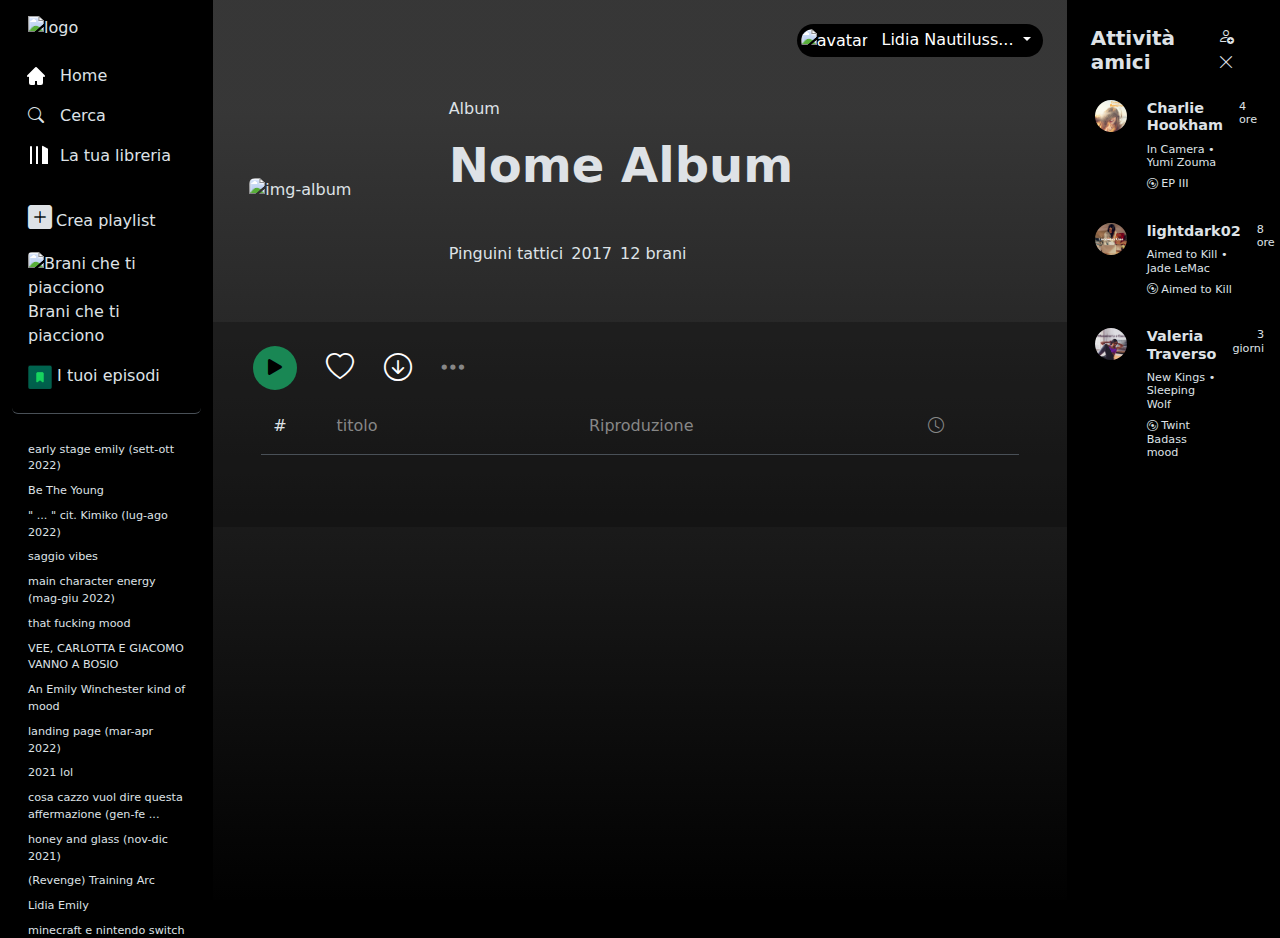
==== commit 8a4573fa: "." ====
--- a/AlbumPage.html
+++ b/AlbumPage.html
@@ -255,7 +255,7 @@
                   <div class="d-flex flex-inline align-items-center">
                     <div style="width: 2rem">
                       <img
-                        src="assets/imgs/main/image-14.jpg"
+                        src=""
                         class="img-fluid rounded-circle"
                         style="object-fit: cover"
                         alt="foto"
@@ -276,7 +276,7 @@
                 <div class="row g-0">
                   <div class="col-3 p-4 align-content-center">
                     <img
-                      src="./assets/imgs/main/image-10.jpg"
+                      src="https://static.vecteezy.com/ti/vettori-gratis/p1/2249673-musica-nota-vettore-icona-canzone-melodia-melodia-piatto-vettore-simbolo-gratuito-vettoriale.jpg"
                       class="img-fluid rounded-start"
                       style="object-fit: cover; width: 550px"
                       alt="img-album"
@@ -515,8 +515,9 @@
         style="background-color: #181818"
       >
         <!-- Album -->
-        <div class="col-2 d-flex align-items-center pt-3" id="currentTrackContainer" style="display: none;">
-          <img id="currentTrackImage"
+        <div class="col-2 d-flex align-items-center pt-3" id="currentTrackContainer" style="display: none">
+          <img
+            id="currentTrackImage"
             src="https://image.civitai.com/xG1nkqKTMzGDvpLrqFT7WA/02b4d76c-e4da-4cbc-872c-1bf9ac49bafd/anim=false,width=450/ComfyUI_00289_.jpeg"
             alt="Copertina album"
             height="60"
@@ -527,7 +528,6 @@
           </div>
           <i class="bi bi-heart ms-4 fs-5"></i>
         </div>
-
 
         <!-- Comandi riproduzione -->
         <div class="col-6 px-4">
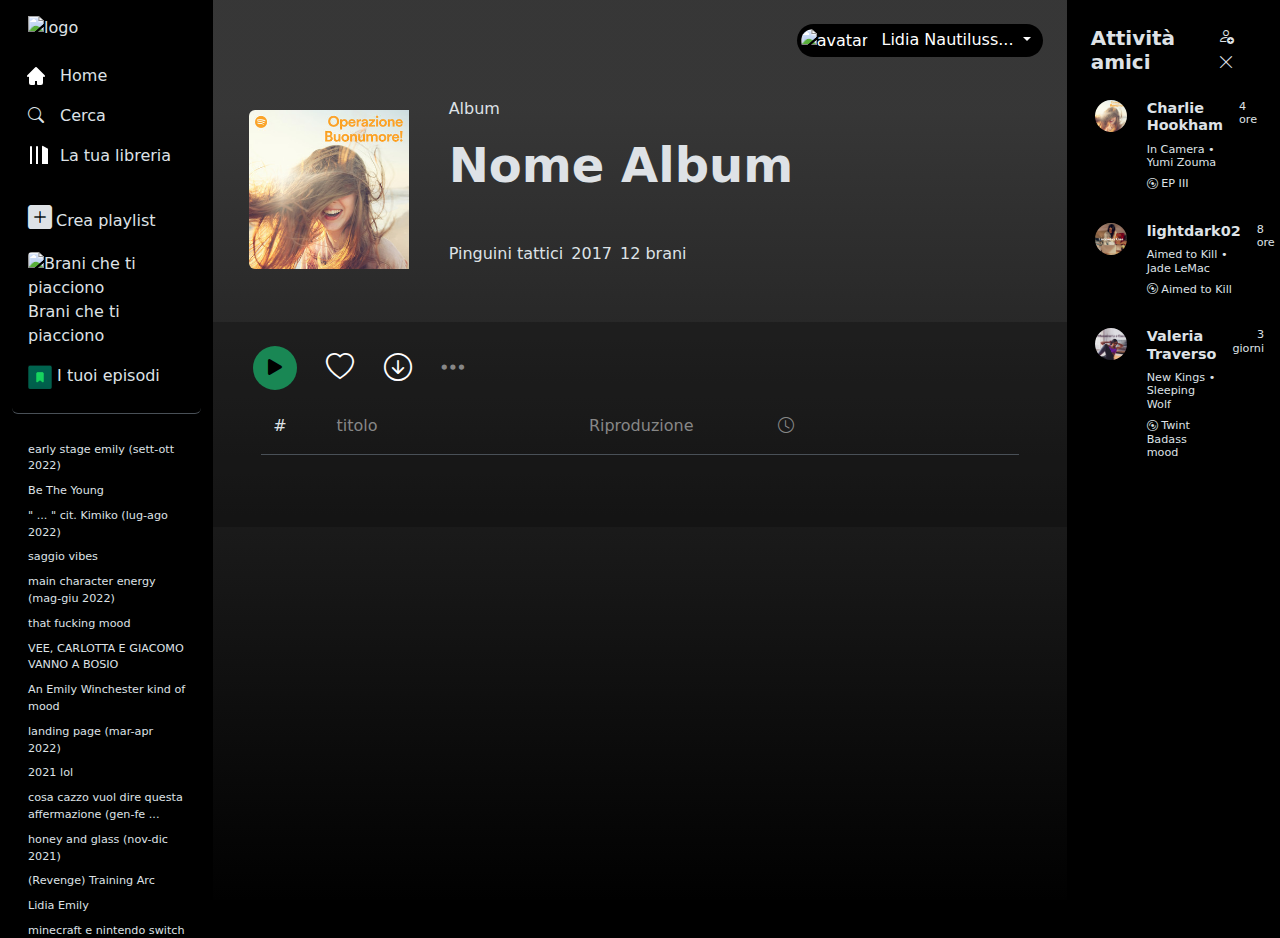
==== commit a9dca1db: "fix album" ====
--- a/AlbumPage.html
+++ b/AlbumPage.html
@@ -255,7 +255,7 @@
                   <div class="d-flex flex-inline align-items-center">
                     <div style="width: 2rem">
                       <img
-                        src=""
+                        src="assets/imgs/main/image-14.jpg"
                         class="img-fluid rounded-circle"
                         style="object-fit: cover"
                         alt="foto"
@@ -276,7 +276,7 @@
                 <div class="row g-0">
                   <div class="col-3 p-4 align-content-center">
                     <img
-                      src="https://static.vecteezy.com/ti/vettori-gratis/p1/2249673-musica-nota-vettore-icona-canzone-melodia-melodia-piatto-vettore-simbolo-gratuito-vettoriale.jpg"
+                      src="./assets/imgs/main/image-10.jpg"
                       class="img-fluid rounded-start"
                       style="object-fit: cover; width: 550px"
                       alt="img-album"
@@ -299,7 +299,7 @@
               </div>
             </div>
             <!--Container Brani-->
-            <div id="container-brani-md" class="container">
+            <div id="container-brani-md" class="container ">
               <div class="d-flex align-items-center justify-content-between">
                 <div class="d-flex align-items-center">
                   <button class="border-0 rounded-circle fs-2 pe-2 ps-0 bg-transparent">
@@ -315,7 +315,7 @@
                     <i class="bi bi-three-dots-vertical fs-2 text-secondary"></i>
                   </button>
                 </div>
-                <div class="d-flex align-items-center">
+                <div class="d-flex align-items-center ">
                   <i class="bi bi-shuffle mx-3 fs-2 text-secondary"></i>
                   <button class="btn btn-0 pe-0">
                     <i class="bi-play-circle-fill display-4" style="color: #1bd760"></i>
@@ -339,10 +339,10 @@
                 </div> -->
               </div>
             </div>
-            <div id="container-brani-lg" class="container p-4" style="background-color: rgba(0, 0, 0, 0.226)">
-              <div class="ms-3">
+            <div id="container-brani" class="container p-4 " style="background-color: rgba(0, 0, 0, 0.226)">
+              <div class="ms-3 d-none d-md-block">
                 <button class="border-0 rounded-circle text-black bg-success fs-3 px-2">
-                  <i class="bi bi-play-fill"></i>
+                  <i class="bi bi-play-fill d-none d-md-block"></i>
                 </button>
                 <button class="border-0 rounded-circle fs-3 px-2 bg-transparent ps-2 ms-3">
                   <i class="bi bi-heart"></i>
@@ -354,18 +354,18 @@
                   <i class="bi bi-three-dots fs-3 text-secondary"></i>
                 </button>
               </div>
-              <div class="m-4 row border-bottom">
-                <div class="col-1 d-flex flex-inline">
+              <div class="m-4 row border-bottom border-sm-0">
+                <div class="col-1 d-flex flex-inline d-none d-md-block">
                   <p>#</p>
                 </div>
 
-                <div class="col-1">
+                <div class="col-1 d-none d-md-block">
                   <p class="text-secondary">titolo</p>
                 </div>
-                <div class="col-3 offset-3">
+                <div class="col-3 offset-3 d-none d-md-block">
                   <p class="text-secondary">Riproduzione</p>
                 </div>
-                <div class="col-3 d-flex justify-content-end">
+                <div class="col-3 d-flex justify-content-end d-none d-md-block">
                   <p class="text-secondary"><i class="bi bi-clock"></i></p>
                 </div>
               </div>
@@ -464,7 +464,11 @@
           <div class="d-flex align-items-center">
             <i class="mx-2 bi bi-music-player fs-1 text-secondary"></i>
             <i class="mx-2 bi bi-heart fs-1"></i>
-            <i class="mx-1 bi-play-fill display-3"></i>
+            <button class="btn btn-0" id="pauseButton2">
+              <i class="mx-1 bi-play-fill display-3" id="playIcon2"></i>
+              <i class="mx-1 bi-pause-fill display-3" id="pauseIcon2" style="display: none"></i>
+            </button>
+            <!-- <i class="mx-1 bi-play-fill display-3"></i> -->
           </div>
         </div>
         <div class="py-3 d-flex justify-content-evenly px-5" style="background-color: rgba(0, 0, 0, 0.705)">
@@ -515,9 +519,8 @@
         style="background-color: #181818"
       >
         <!-- Album -->
-        <div class="col-2 d-flex align-items-center pt-3" id="currentTrackContainer" style="display: none">
-          <img
-            id="currentTrackImage"
+        <div class="col-2 d-flex align-items-center pt-3" id="currentTrackContainer" style="display: none;">
+          <img id="currentTrackImage"
             src="https://image.civitai.com/xG1nkqKTMzGDvpLrqFT7WA/02b4d76c-e4da-4cbc-872c-1bf9ac49bafd/anim=false,width=450/ComfyUI_00289_.jpeg"
             alt="Copertina album"
             height="60"
@@ -528,6 +531,7 @@
           </div>
           <i class="bi bi-heart ms-4 fs-5"></i>
         </div>
+
 
         <!-- Comandi riproduzione -->
         <div class="col-6 px-4">
@@ -544,6 +548,7 @@
           <div class="progress my-2" style="height: 3px">
             <div
               class="progress-bar bg-light"
+              id="progressBar"
               role="progressbar"
               style="width: 25%"
               aria-valuenow="25"
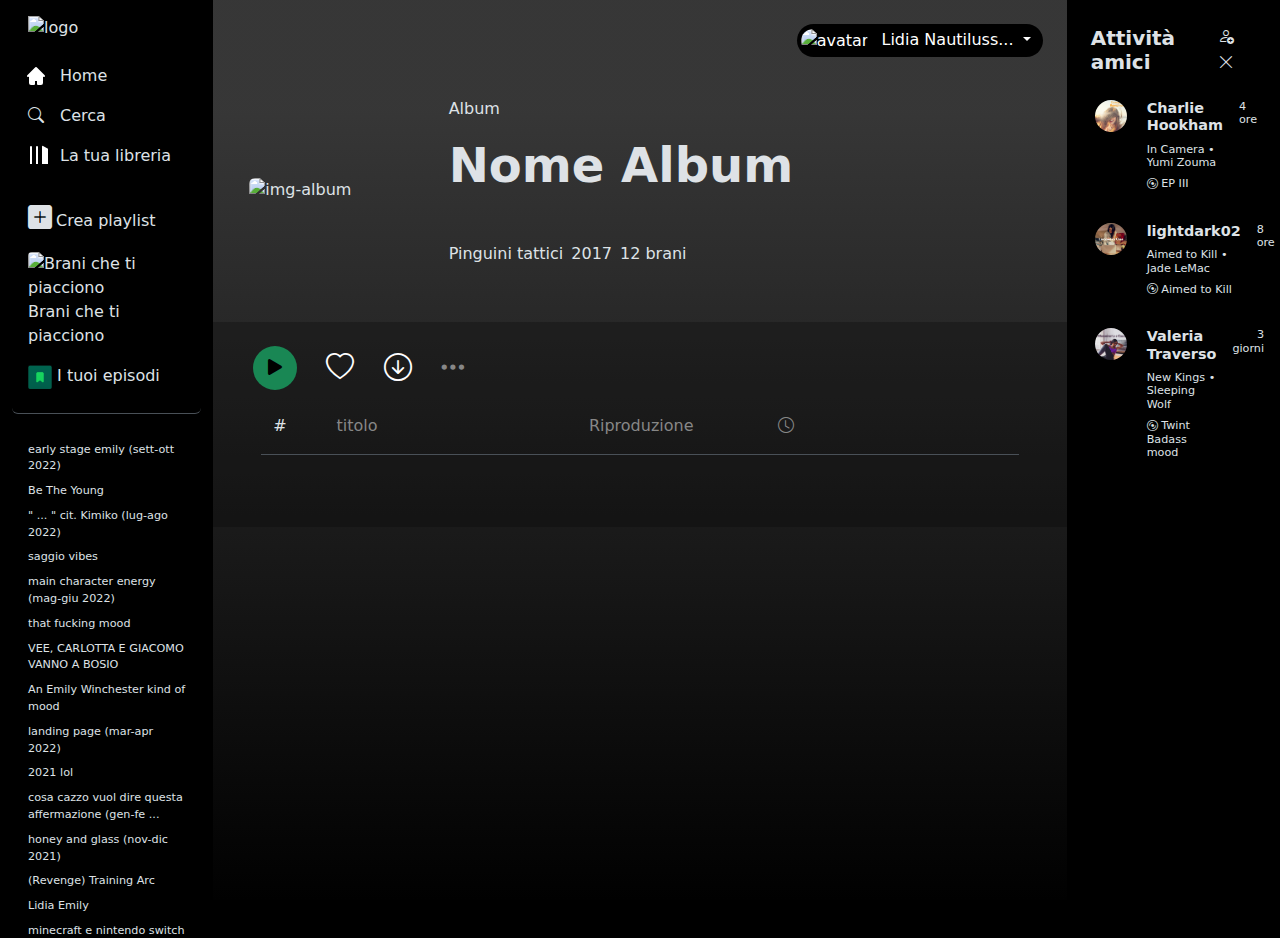
==== commit 32e2ab32: "Merge branch 'davide-branch' into main" ====
--- a/AlbumPage.html
+++ b/AlbumPage.html
@@ -255,7 +255,7 @@
                   <div class="d-flex flex-inline align-items-center">
                     <div style="width: 2rem">
                       <img
-                        src="assets/imgs/main/image-14.jpg"
+                        src=""
                         class="img-fluid rounded-circle"
                         style="object-fit: cover"
                         alt="foto"
@@ -276,7 +276,7 @@
                 <div class="row g-0">
                   <div class="col-3 p-4 align-content-center">
                     <img
-                      src="./assets/imgs/main/image-10.jpg"
+                      src="https://static.vecteezy.com/ti/vettori-gratis/p1/2249673-musica-nota-vettore-icona-canzone-melodia-melodia-piatto-vettore-simbolo-gratuito-vettoriale.jpg"
                       class="img-fluid rounded-start"
                       style="object-fit: cover; width: 550px"
                       alt="img-album"
@@ -519,8 +519,9 @@
         style="background-color: #181818"
       >
         <!-- Album -->
-        <div class="col-2 d-flex align-items-center pt-3" id="currentTrackContainer" style="display: none;">
-          <img id="currentTrackImage"
+        <div class="col-2 d-flex align-items-center pt-3" id="currentTrackContainer" style="display: none">
+          <img
+            id="currentTrackImage"
             src="https://image.civitai.com/xG1nkqKTMzGDvpLrqFT7WA/02b4d76c-e4da-4cbc-872c-1bf9ac49bafd/anim=false,width=450/ComfyUI_00289_.jpeg"
             alt="Copertina album"
             height="60"
@@ -531,7 +532,6 @@
           </div>
           <i class="bi bi-heart ms-4 fs-5"></i>
         </div>
-
 
         <!-- Comandi riproduzione -->
         <div class="col-6 px-4">
